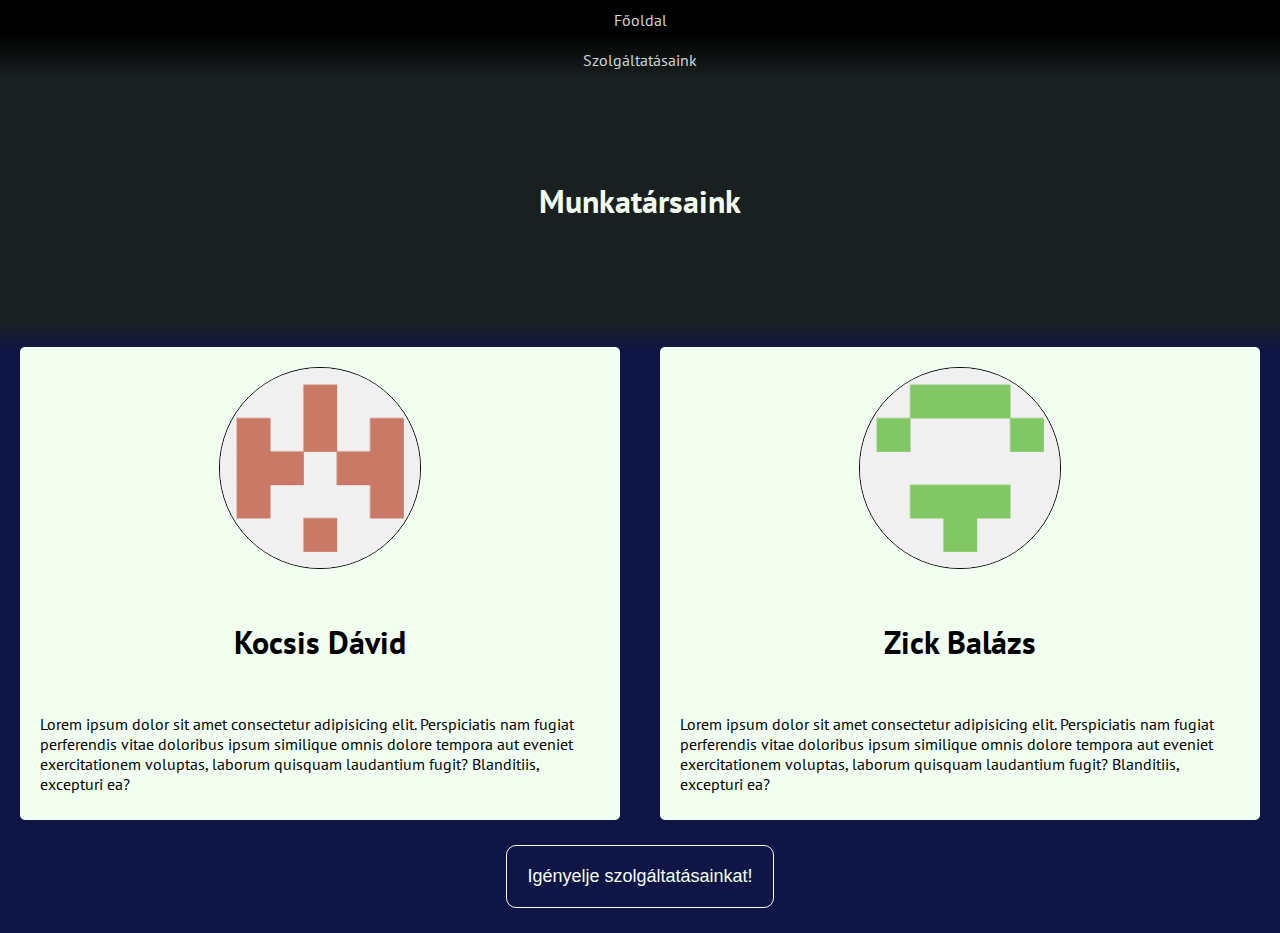
==== HTML/munkatarsaink.html @ cee0aa3f "Eddigi munka" ====
<!DOCTYPE html>
<html lang="hu">
<head>
    <meta charset="UTF-8">
    <meta name="viewport" content="width=device-width, initial-scale=1.0">
    <meta name="description" content="Egy szoftverfejlesztő cég munkatársait bemutató oldala">
    <meta name="author" content="Zick Balázs, Kocsis Dávid">
    <meta name="keywords" content="Programozók, programozás, programozó cég, programozási szolgáltatások, html, css, js, c#">
    <title>Anomalous&trade; - Munkatársak</title>
    <link rel="shortcut icon" href="../kepek/favicon.png" type="image/x-icon">
    <link rel="stylesheet" href="../CSS/munkatarsak.css">
</head>
<body>
    <div class="container">
        <nav id="mobilnav">
            <div>
                <p><a class="link" href="../index.html">Főoldal</a></p>
                <p><a class="link" href="szolgaltatasok.html">Szolgáltatásaink</a></p>
            </div>
        </nav>
        <nav id="desktopnav">   
            <div>
                <p><a href="../index.html">Főoldal</a></p>
                <p><a href="szolgaltatasok.html">Szolgáltatásaink</a></p>
            </div>
        </nav>
        <header>
            <h1>Munkatársaink</h1>
        </header>
        <article>
            <div class="kocsis">
                <img src="../kepek/bocsis.png" alt="Profilkép">
                <h2>Kocsis Dávid</h2>
                <p>Lorem ipsum dolor sit amet consectetur adipisicing elit. Perspiciatis nam fugiat perferendis vitae doloribus ipsum similique omnis dolore tempora aut eveniet exercitationem voluptas, laborum quisquam laudantium fugit? Blanditiis, excepturi ea?</p>
                <ul></ul>
            </div>
            <div class="balazs">
                <img src="../kepek/ciki.png" alt="Profilkép">
                <h2>Zick Balázs</h2>
                <p>Lorem ipsum dolor sit amet consectetur adipisicing elit. Perspiciatis nam fugiat perferendis vitae doloribus ipsum similique omnis dolore tempora aut eveniet exercitationem voluptas, laborum quisquam laudantium fugit? Blanditiis, excepturi ea?</p>
                <ul></ul>
            </div>
            <p id="centbot"><button>Igényelje szolgáltatásainkat!</button></p>
        </article>
        <footer>

        </footer>
    </div>
</body>
</html>
---- CSS/munkatarsak.css ----
@import url('https://fonts.googleapis.com/css2?family=Assistant&family=Montserrat:wght@300&family=PT+Sans&display=swap');
html, body{
    font-family: 'Assistant', sans-serif;
    font-family: 'Montserrat', sans-serif;
    font-family: 'PT Sans', sans-serif;
    color:honeydew;
    margin: 0;
    padding: 0;
    width: 100%;
    height: 100%;
}
.container{
    height: 100%;
}
a{
    text-decoration: none;
    color:lightgray;
    transition: color 0.1s, font-size 0.1s, letter-spacing 0.1s;
}
a:hover{
    color:white;
    font-size: larger;
}
a:active{
    letter-spacing: 3px;
    font-size: large;
}
nav{
    width: 100%;
    background: linear-gradient(black 40%, rgb(26, 32, 32));
}
nav#mobilnav>div>p{
    display:inline-block;
}
nav#desktopnav>div>p{
    margin:0;
    padding:10px;
    text-align: center;
}
nav#desktopnav{
    display:block;
}
nav#mobilnav{
    display:none;
}
h1{
    margin: 0;
    text-align: center;
    padding-top: 100px;
    padding-bottom: 100px;
}
header{
    background-color: rgb(26, 32, 32);
}
article{
    background-color: rgb(15,21,69);
    background: linear-gradient(0deg, rgba(15,21,69,1) 95%, rgba(26,32,32,1) 100%); 
    padding-top: 25px;
}
.balazs{
    float:right;
    border-radius: 5px;
    width: calc(50% - 80px);
    padding-top: 20px;
    margin-right: 20px;
    padding-right: 20px;
    margin-left: 20px;
    padding-left: 20px;
    padding-bottom: 10px;
    background-color: honeydew;
    color:black;
}
.kocsis{
    float:left;
    border-radius: 5px;
    width: calc(50% - 80px);
    padding-top: 20px;
    margin-left: 20px;
    padding-left: 20px;
    margin-right: 20px;
    padding-right: 20px;
    padding-bottom: 10px;
    background-color: honeydew;
    color:black;
}
div>img{
    display:block;
    height: 200px;
    width: 200px;
    margin:auto;
    border-radius: 100%;
    border: 1px solid black;
    transition: border-radius 0.1s ease-out;
}
div>img:hover{
    border-radius: 0;
}
button{
    margin-bottom: 16px;
    border: honeydew 1px solid;
    border-radius: 10px;
    background-color: transparent;
    color: honeydew;
    padding:20px;
    margin-top: 25px;
    margin-bottom: 25px;
    font-size: large;
    transition: background-color 0.2s ease-in, color 0.2s ease-out;
}
button:hover{
    color: black;
    background-color: honeydew;
}
#centbot{
    text-align: center;
}
h2{
    text-align: center;
    font-size: xx-large;
    padding-top: 25px;
    padding-bottom: 25px;
}
@media screen and (max-width:728px){
    nav#mobilnav{
        display:block;
    }
    nav#desktopnav{
        display:none;
    }
    .kocsis{
        float:none;
        margin:auto;
        width: 90%;
    }
    .balazs{
        float:none;
        margin:auto;
        width: 90%
    }
}
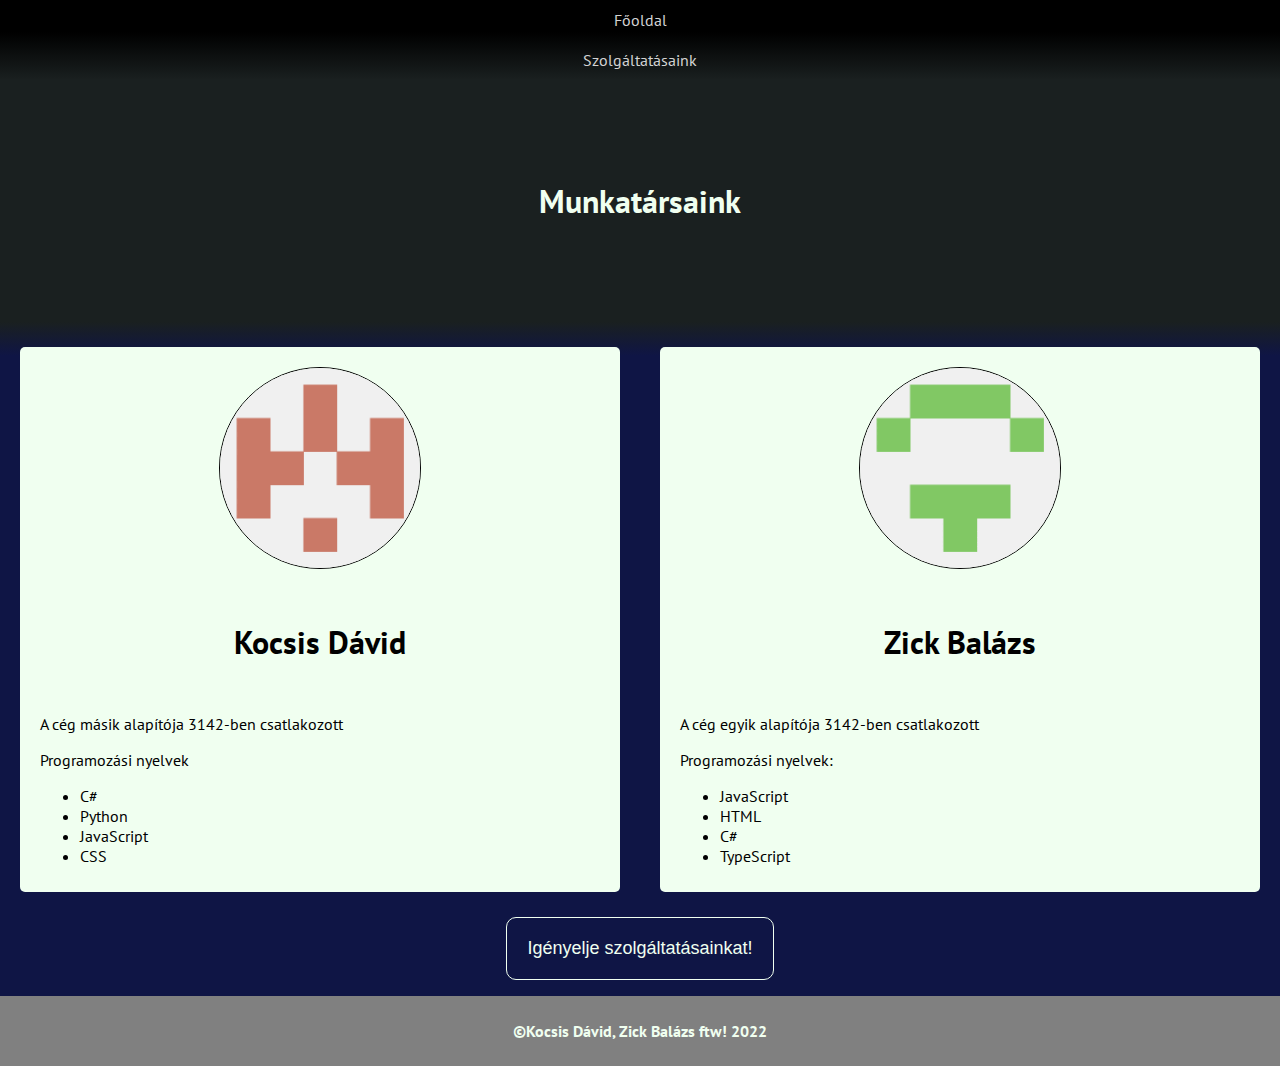
==== commit 4e14b312: "Kész projekt" ====
--- a/HTML/munkatarsaink.html
+++ b/HTML/munkatarsaink.html
@@ -31,19 +31,33 @@
             <div class="kocsis">
                 <img src="../kepek/bocsis.png" alt="Profilkép">
                 <h2>Kocsis Dávid</h2>
-                <p>Lorem ipsum dolor sit amet consectetur adipisicing elit. Perspiciatis nam fugiat perferendis vitae doloribus ipsum similique omnis dolore tempora aut eveniet exercitationem voluptas, laborum quisquam laudantium fugit? Blanditiis, excepturi ea?</p>
-                <ul></ul>
+                <p>A cég másik alapítója 3142-ben csatlakozott</p>
+                <p>Programozási nyelvek</p>
+                <ul>
+                    <li>C#</li>
+                    <li>Python</li>
+                    <li>JavaScript</li>
+                    <li>CSS</li>
+                </ul>
             </div>
+            <hr>
             <div class="balazs">
                 <img src="../kepek/ciki.png" alt="Profilkép">
                 <h2>Zick Balázs</h2>
-                <p>Lorem ipsum dolor sit amet consectetur adipisicing elit. Perspiciatis nam fugiat perferendis vitae doloribus ipsum similique omnis dolore tempora aut eveniet exercitationem voluptas, laborum quisquam laudantium fugit? Blanditiis, excepturi ea?</p>
-                <ul></ul>
+                <p>A cég egyik alapítója 3142-ben csatlakozott</p>
+                <p>Programozási nyelvek:</p>
+                <ul>
+                    <li>JavaScript</li>
+                    <li>HTML</li>
+                    <li>C#</li>
+                    <li>TypeScript</li>
+                </ul>
             </div>
+            <br>
             <p id="centbot"><button>Igényelje szolgáltatásainkat!</button></p>
         </article>
         <footer>
-
+            <h4>&copy;Kocsis Dávid, Zick Balázs ftw! 2022</h4>
         </footer>
     </div>
 </body>
--- a/CSS/munkatarsak.css
+++ b/CSS/munkatarsak.css
@@ -7,9 +7,6 @@
     margin: 0;
     padding: 0;
     width: 100%;
-    height: 100%;
-}
-.container{
     height: 100%;
 }
 a{
@@ -57,6 +54,9 @@
     background: linear-gradient(0deg, rgba(15,21,69,1) 95%, rgba(26,32,32,1) 100%); 
     padding-top: 25px;
 }
+hr{
+    display:none;
+}
 .balazs{
     float:right;
     border-radius: 5px;
@@ -83,6 +83,15 @@
     background-color: honeydew;
     color:black;
 }
+h4{
+    margin:0;
+    text-align: center;
+    padding-top: 25px;
+    padding-bottom: 25px;
+}
+footer{
+    background-color: gray;
+}
 div>img{
     display:block;
     height: 200px;
@@ -96,6 +105,7 @@
     border-radius: 0;
 }
 button{
+    
     margin-bottom: 16px;
     border: honeydew 1px solid;
     border-radius: 10px;
@@ -103,7 +113,6 @@
     color: honeydew;
     padding:20px;
     margin-top: 25px;
-    margin-bottom: 25px;
     font-size: large;
     transition: background-color 0.2s ease-in, color 0.2s ease-out;
 }
@@ -113,6 +122,7 @@
 }
 #centbot{
     text-align: center;
+    margin: 0;
 }
 h2{
     text-align: center;
@@ -137,4 +147,9 @@
         margin:auto;
         width: 90%
     }
+    hr{
+        display:block;
+        width: 95%;
+        color: honeydew;
+    }
 }